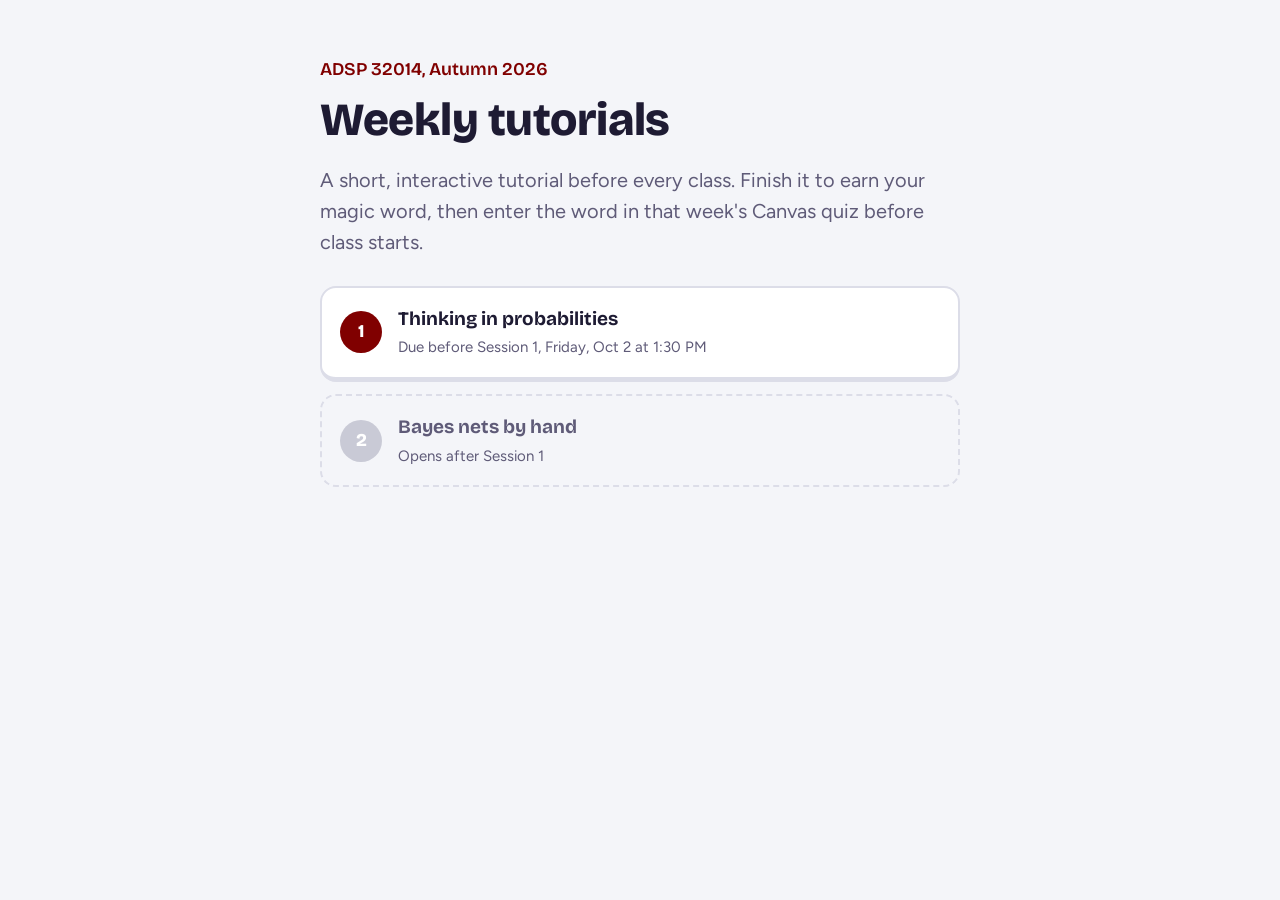
==== docs/index.html @ dfba0977 "Add tutorial prototype and hosting plan" ====
<!doctype html>
<html lang="en">
<head>
  <meta charset="utf-8">
  <meta name="viewport" content="width=device-width, initial-scale=1">
  <title>Weekly tutorials | Bayesian Machine Learning with Generative AI Applications</title>
  <link rel="preconnect" href="https://fonts.googleapis.com">
  <link rel="preconnect" href="https://fonts.gstatic.com" crossorigin>
  <link rel="stylesheet" href="https://fonts.googleapis.com/css2?family=Figtree:wght@400;600;700&family=Bricolage+Grotesque:opsz,wght@12..96,600;12..96,800&display=swap">
  <link rel="stylesheet" href="assets/style.css">
  <style>
    .weeks { list-style: none; padding: 0; margin: 28px 0 0; display: grid; gap: 12px; }
    .weeks a, .weeks .soon { display: flex; align-items: center; gap: 16px; padding: 16px 18px; border-radius: 16px; text-decoration: none; color: var(--ink); background: var(--surface); border: 2px solid var(--line); border-bottom-width: 5px; }
    .weeks a:hover { border-color: var(--maroon); }
    .weeks .n { flex: none; width: 42px; height: 42px; border-radius: 50%; display: grid; place-items: center; font-family: var(--font-display); font-weight: 800; color: #fff; background: var(--maroon); }
    .weeks .soon { color: var(--muted); background: transparent; border-style: dashed; border-bottom-width: 2px; }
    .weeks .soon .n { background: var(--mist); }
    .weeks b { display: block; font-family: var(--font-display); font-size: 19px; }
    .weeks span.d { font-size: 15px; color: var(--muted); }
  </style>
</head>
<body>
  <main class="intro">
    <div class="kicker">ADSP 32014, Autumn 2026</div>
    <h1>Weekly tutorials</h1>
    <p class="lede">A short, interactive tutorial before every class. Finish it to earn your magic word, then enter the word in that week's Canvas quiz before class starts.</p>
    <ol class="weeks">
      <li><a href="t1/"><span class="n">1</span><span><b>Thinking in probabilities</b><span class="d">Due before Session 1, Friday, Oct 2 at 1:30 PM</span></span></a></li>
      <li><div class="soon"><span class="n">2</span><span><b>Bayes nets by hand</b><span class="d">Opens after Session 1</span></span></div></li>
    </ol>
  </main>
</body>
</html>
---- docs/assets/style.css ----
/* Bayesian ML tutorials: shared styles.
   Palette: UChicago maroon for actions, emerald/red for feedback,
   category colors for icon arrays (probability "tokens"). */
:root {
  --ink: #1e1b33;
  --muted: #5f5b78;
  --page: #f4f5f9;
  --surface: #ffffff;
  --line: #dcdde8;
  --line-strong: #c3c5d6;
  --maroon: #800000;
  --maroon-dark: #560000;
  --maroon-tint: #f7eded;
  --good: #11875a;
  --good-dark: #0b6242;
  --good-tint: #e0f4ea;
  --bad: #c8372d;
  --bad-dark: #962820;
  --bad-tint: #fbe5e2;
  --gold: #e3a21a;
  --sky: #2f8fd0;
  --pink: #df4f94;
  --violet: #7b4fc9;
  --mist: #c9cad6;

  --font-display: "Bricolage Grotesque", "Avenir Next", "Segoe UI", system-ui, sans-serif;
  --font-body: "Figtree", "Segoe UI", system-ui, sans-serif;

  --step-max: 680px;
  --radius-tile: 16px;
  --radius-btn: 14px;
  --footer-h: 132px;
}

* { box-sizing: border-box; }
html, body { margin: 0; padding: 0; }
body {
  font-family: var(--font-body);
  font-size: 18px;
  line-height: 1.55;
  color: var(--ink);
  background: var(--page);
  -webkit-font-smoothing: antialiased;
}
h1, h2, h3 { font-family: var(--font-display); line-height: 1.15; margin: 0; letter-spacing: -0.01em; }
p { margin: 0 0 0.8em; }
a { color: var(--maroon); }
button { font: inherit; color: inherit; }
:focus-visible { outline: 3px solid var(--sky); outline-offset: 3px; border-radius: 6px; }

/* ------------------------------------------------------------ top bar */
.topbar {
  position: sticky; top: 0; z-index: 5;
  display: flex; align-items: center; gap: 16px;
  max-width: var(--step-max); margin: 0 auto;
  padding: 18px 20px 10px;
  background: var(--page);
}
.icon-btn {
  width: 40px; height: 40px; flex: none;
  display: grid; place-items: center;
  border: none; background: transparent; border-radius: 10px;
  color: var(--muted); cursor: pointer;
}
.icon-btn:hover { background: #e8e9f1; color: var(--ink); }
.progress {
  flex: 1; height: 16px; border-radius: 99px;
  background: #e2e3ec; overflow: hidden;
}
.progress > span {
  display: block; height: 100%; width: 0;
  background: var(--good);
  border-radius: 99px;
  box-shadow: inset 0 -4px 0 rgba(0,0,0,.12);
  transition: width .45s cubic-bezier(.3,1.4,.5,1);
}
.xp {
  flex: none; display: flex; align-items: center; gap: 6px;
  font-family: var(--font-display); font-weight: 700; color: var(--gold);
  min-width: 64px; justify-content: flex-end;
}

/* ------------------------------------------------------------ stage */
.stage {
  max-width: var(--step-max); margin: 0 auto;
  padding: 12px 20px calc(var(--footer-h) + 40px);
}
.unit-label {
  font-family: var(--font-display); font-weight: 600; font-size: 15px;
  color: var(--maroon); margin-bottom: 6px;
}
.prompt { font-size: 28px; font-weight: 700; margin-bottom: 18px; }
.body-text { font-size: 18px; }
.body-text p:last-child { margin-bottom: 0; }
.hint { color: var(--muted); font-size: 16px; margin-top: 10px; }
.visual { margin: 6px 0 22px; }
.retry-note {
  display: inline-block; font-size: 14px; font-weight: 700;
  color: var(--bad-dark); background: var(--bad-tint);
  padding: 3px 10px; border-radius: 99px; margin-bottom: 10px;
}

/* ------------------------------------------------------------ answer tiles */
.options { display: grid; gap: 12px; margin-top: 8px; }
.tile {
  display: flex; align-items: center; gap: 14px;
  width: 100%; text-align: left;
  padding: 14px 16px;
  background: var(--surface);
  border: 2px solid var(--line);
  border-bottom-width: 5px;
  border-radius: var(--radius-tile);
  cursor: pointer;
  font-size: 18px;
  transition: transform .06s, border-color .12s, background .12s;
}
.tile:hover:not(:disabled) { background: #fafaff; border-color: var(--line-strong); }
.tile:active:not(:disabled) { transform: translateY(2px); border-bottom-width: 3px; margin-bottom: 2px; }
.tile .key {
  flex: none; width: 30px; height: 30px; display: grid; place-items: center;
  border: 2px solid var(--line); border-radius: 9px;
  font-size: 14px; font-weight: 700; color: var(--muted);
}
.tile[aria-checked="true"] { border-color: var(--sky); background: #e7f1fb; }
.tile[aria-checked="true"] .key { border-color: var(--sky); color: var(--sky); }
.tile.is-good { border-color: var(--good); background: var(--good-tint); }
.tile.is-good .key { border-color: var(--good); color: var(--good); }
.tile.is-bad { border-color: var(--bad); background: var(--bad-tint); }
.tile.is-bad .key { border-color: var(--bad); color: var(--bad); }
.tile:disabled { cursor: default; }

/* numeric answer */
.num-row { display: flex; align-items: center; gap: 12px; flex-wrap: wrap; }
.num-input {
  font: inherit; font-size: 26px; font-weight: 700;
  width: 200px; padding: 12px 16px;
  border: 2px solid var(--line); border-bottom-width: 5px; border-radius: var(--radius-tile);
  background: var(--surface); color: var(--ink);
}
.num-input:focus { outline: none; border-color: var(--sky); }
.num-input.is-good { border-color: var(--good); background: var(--good-tint); }
.num-input.is-bad { border-color: var(--bad); background: var(--bad-tint); }

/* match pairs */
.match { display: grid; grid-template-columns: 1fr 1.6fr; gap: 12px 14px; align-items: stretch; }
.match .col { display: grid; gap: 12px; }
.match .tile { justify-content: center; text-align: center; min-height: 64px; font-size: 17px; }
.match .col.right .tile { justify-content: flex-start; text-align: left; font-size: 16px; }
.match .tile.is-matched { border-color: var(--good); background: var(--good-tint); color: var(--good-dark); opacity: .75; }
.match .tile.is-flash { animation: shake .35s; border-color: var(--bad); background: var(--bad-tint); }
@keyframes shake { 25% { transform: translateX(-6px);} 75% { transform: translateX(6px);} }

/* ------------------------------------------------------------ footer / feedback */
.footer {
  position: fixed; left: 0; right: 0; bottom: 0; z-index: 6;
  border-top: 2px solid var(--line);
  background: var(--surface);
  transition: background .2s, border-color .2s;
}
.footer-inner {
  max-width: var(--step-max); margin: 0 auto;
  min-height: var(--footer-h);
  padding: 18px 20px 22px;
  display: flex; align-items: center; gap: 18px;
}
.feedback { flex: 1; min-width: 0; }
.feedback h3 { font-size: 22px; margin-bottom: 4px; }
.feedback .fb-text { font-size: 16px; line-height: 1.45; max-height: 38vh; overflow: auto; }
.footer.is-good { background: var(--good-tint); border-color: transparent; }
.footer.is-good h3 { color: var(--good-dark); }
.footer.is-bad { background: var(--bad-tint); border-color: transparent; }
.footer.is-bad h3 { color: var(--bad-dark); }
.footer.is-open .feedback { animation: rise .22s ease-out; }
@keyframes rise { from { transform: translateY(10px); opacity: 0; } to { transform: none; opacity: 1; } }

.btn {
  flex: none;
  min-width: 170px;
  padding: 14px 26px;
  border: none; border-radius: var(--radius-btn);
  font-family: var(--font-display); font-weight: 700; font-size: 18px;
  color: #fff; background: var(--maroon);
  box-shadow: 0 5px 0 var(--maroon-dark);
  cursor: pointer;
  transition: transform .06s, box-shadow .06s, filter .12s;
}
.btn:hover:not(:disabled) { filter: brightness(1.08); }
.btn:active:not(:disabled) { transform: translateY(4px); box-shadow: 0 1px 0 var(--maroon-dark); }
.btn:disabled { background: #d9dae4; color: #8d8ba3; box-shadow: 0 5px 0 #c3c4d2; cursor: not-allowed; }
.btn.good { background: var(--good); box-shadow: 0 5px 0 var(--good-dark); }
.btn.bad { background: var(--bad); box-shadow: 0 5px 0 var(--bad-dark); }
.btn.ghost { background: var(--surface); color: var(--ink); border: 2px solid var(--line); box-shadow: 0 4px 0 var(--line); }
.btn.small { min-width: 0; padding: 10px 16px; font-size: 16px; }

/* ------------------------------------------------------------ intro and finish */
.intro { max-width: var(--step-max); margin: 0 auto; padding: 56px 20px 60px; }
.intro .kicker { font-family: var(--font-display); font-weight: 600; color: var(--maroon); margin-bottom: 10px; }
.intro h1 { font-size: 46px; font-weight: 800; margin-bottom: 18px; }
.intro .lede { font-size: 20px; color: var(--muted); max-width: 34em; }
.intro-visual { margin: 30px 0 34px; }
.path { list-style: none; padding: 0; margin: 0 0 36px; display: grid; gap: 10px; }
.path li { display: flex; align-items: center; gap: 12px; font-size: 17px; }
.path .dot {
  width: 30px; height: 30px; flex: none; border-radius: 50%;
  display: grid; place-items: center;
  background: var(--surface); border: 2px solid var(--line); border-bottom-width: 4px;
  font-family: var(--font-display); font-weight: 700; font-size: 14px; color: var(--muted);
}
.path li.is-done .dot { background: var(--good); border-color: var(--good-dark); color: #fff; }
.signin { display: grid; gap: 10px; max-width: 420px; }
.signin label { font-weight: 700; }
.signin input {
  font: inherit; font-size: 20px; padding: 12px 16px;
  border: 2px solid var(--line); border-bottom-width: 5px; border-radius: var(--radius-tile);
  background: var(--surface);
}
.signin input:focus { outline: none; border-color: var(--maroon); }
.signin .note { font-size: 15px; color: var(--muted); }
.signin .warn { font-size: 15px; color: var(--bad-dark); background: var(--bad-tint); padding: 8px 12px; border-radius: 10px; }
.row { display: flex; gap: 12px; flex-wrap: wrap; align-items: center; margin-top: 8px; }
.linklike { background: none; border: none; color: var(--muted); text-decoration: underline; cursor: pointer; font-size: 15px; padding: 4px 0; }

.finish { text-align: center; }
.finish h1 { font-size: 40px; margin: 10px 0 8px; }
.stats { display: flex; justify-content: center; gap: 14px; margin: 26px 0 30px; flex-wrap: wrap; }
.stat {
  min-width: 128px; padding: 12px 14px;
  border: 2px solid var(--line); border-bottom-width: 5px; border-radius: var(--radius-tile);
  background: var(--surface);
}
.stat b { display: block; font-family: var(--font-display); font-size: 28px; }
.stat span { font-size: 14px; color: var(--muted); }
.magic {
  margin: 0 auto 18px; max-width: 520px;
  padding: 26px 20px 22px;
  border-radius: 22px;
  background: var(--maroon); color: #fff;
  box-shadow: 0 7px 0 var(--maroon-dark);
}
.magic .label { font-size: 16px; opacity: .85; }
.magic .word {
  font-family: var(--font-display); font-weight: 800;
  font-size: clamp(30px, 8vw, 46px); letter-spacing: .01em;
  margin: 6px 0 14px; word-break: break-word;
}
.magic .btn.ghost { color: var(--ink); }
.finish .next { max-width: 30em; margin: 20px auto 0; color: var(--muted); }

/* ------------------------------------------------------------ widgets */
.card {
  background: var(--surface); border: 2px solid var(--line); border-radius: 18px;
  padding: 16px;
}
.legend { display: flex; flex-wrap: wrap; gap: 8px 16px; font-size: 15px; margin-top: 10px; color: var(--muted); }
.legend i { display: inline-block; width: 12px; height: 12px; border-radius: 4px; margin-right: 6px; vertical-align: -1px; }
.tbl { border-collapse: collapse; margin-top: 12px; font-size: 16px; }
.tbl th, .tbl td { padding: 6px 12px; border: 1.5px solid var(--line); text-align: center; }
.tbl th { font-weight: 700; background: #f7f7fb; }
.tbl td.hl { background: var(--maroon-tint); font-weight: 700; }
.controls { display: flex; gap: 10px; flex-wrap: wrap; margin-top: 12px; }
.readout { font-size: 16px; color: var(--muted); margin-top: 8px; }
.readout b { color: var(--ink); }

.die-wrap { display: flex; align-items: center; gap: 18px; }
.die-wrap svg.die { flex: none; }
.die.tumble { animation: tumble .35s ease-out; }
@keyframes tumble { 0% { transform: rotate(-25deg) scale(.85); } 100% { transform: none; } }

.doors { display: grid; grid-template-columns: repeat(3, 1fr); gap: 12px; max-width: 420px; margin: 0 auto; }
.door {
  position: relative; aspect-ratio: 3 / 3.9;
  border: none; border-radius: 12px 12px 6px 6px;
  background: #fbf7ef;
  cursor: pointer; padding: 0; overflow: hidden;
  box-shadow: inset 0 0 0 2px var(--line);
}
.door .panel {
  position: absolute; inset: 0;
  background: var(--maroon);
  border-radius: 12px 12px 6px 6px;
  box-shadow: inset 0 -6px 0 var(--maroon-dark);
  display: grid; place-items: center;
  font-family: var(--font-display); font-weight: 800; font-size: 40px; color: #fff;
  transform-origin: left center;
  transition: transform .45s ease;
}
.door .panel::after {
  content: ""; position: absolute; right: 14%; top: 52%;
  width: 10px; height: 10px; border-radius: 50%; background: var(--gold);
}
.door.is-open .panel { transform: perspective(1400px) rotateY(-86deg); }
.door .prize { position: absolute; inset: 0; display: grid; place-items: center; font-size: 56px; }
.door.is-picked { box-shadow: 0 0 0 4px var(--gold); }
.door:disabled { cursor: default; }
.door-tag { text-align: center; font-size: 14px; color: var(--muted); min-height: 1.4em; margin-top: 4px; }
.tally { display: grid; grid-template-columns: auto 1fr auto; gap: 8px 12px; align-items: center; margin-top: 14px; font-size: 16px; }
.tally .bar { height: 14px; border-radius: 99px; background: #e8e9f1; overflow: hidden; }
.tally .bar > span { display: block; height: 100%; border-radius: 99px; transition: width .4s; }

.bn { display: flex; flex-direction: column; align-items: center; }
.cpts { display: flex; gap: 18px; flex-wrap: wrap; justify-content: center; }

input[type="range"] { width: 100%; accent-color: var(--gold); }

/* ------------------------------------------------------------ small screens */
@media (max-width: 560px) {
  body { font-size: 17px; }
  .prompt { font-size: 24px; }
  .intro h1 { font-size: 36px; }
  .footer-inner { flex-direction: column; align-items: stretch; gap: 12px; }
  .btn { width: 100%; }
  :root { --footer-h: 170px; }
  .match { grid-template-columns: 1fr; }
  .door .prize { font-size: 40px; }
}
@media (prefers-reduced-motion: reduce) {
  *, *::before, *::after { animation: none !important; transition: none !important; }
}
.hero-formula .katex-display { font-size: 1.5em; margin: .2em 0 .5em; }
.match .tile.is-matched b { color: var(--good-dark) !important; }
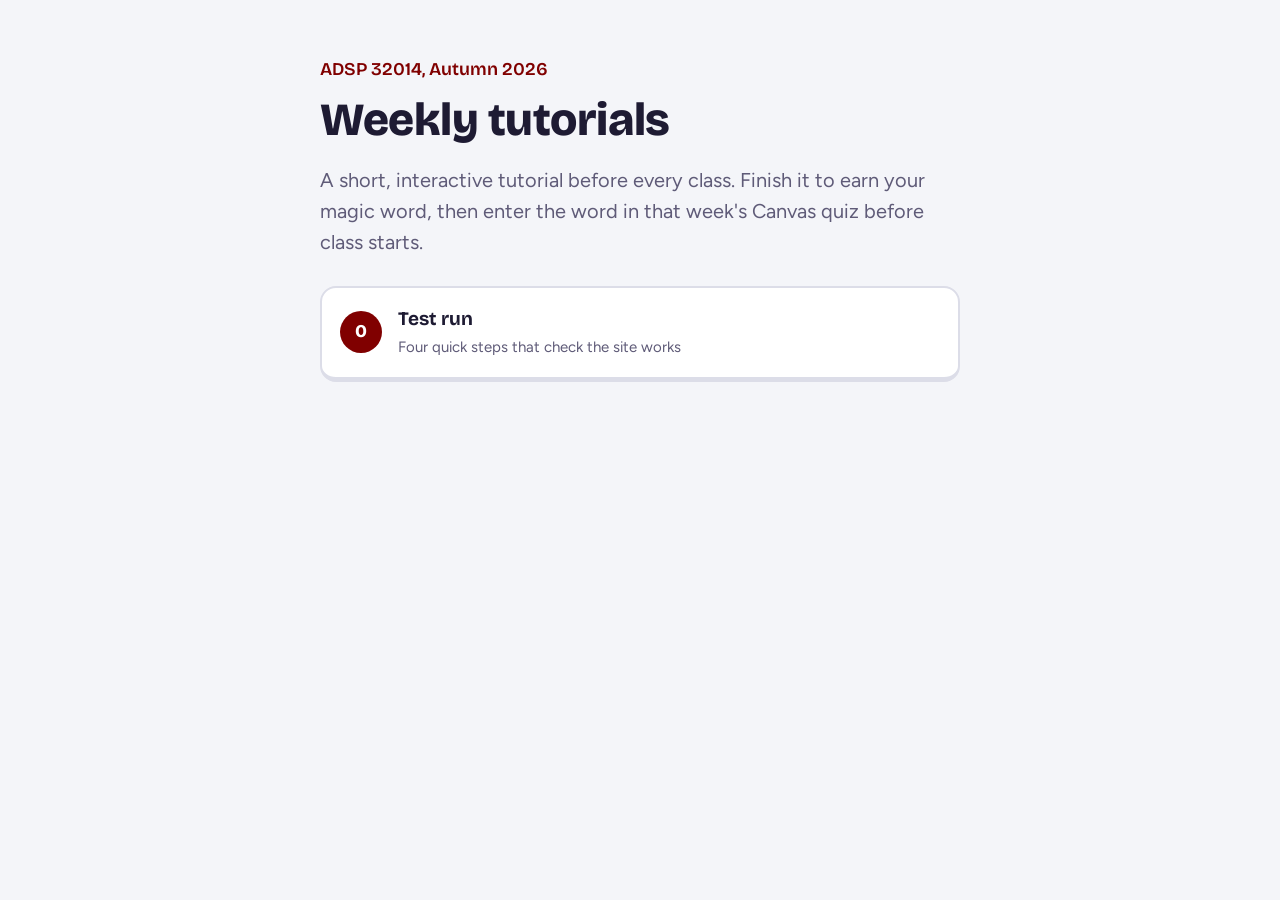
==== commit e6f62215: "Add Tutorial 0 mechanics test and move Tutorial 1 to drafts" ====
--- a/docs/index.html
+++ b/docs/index.html
@@ -25,8 +25,7 @@
     <h1>Weekly tutorials</h1>
     <p class="lede">A short, interactive tutorial before every class. Finish it to earn your magic word, then enter the word in that week's Canvas quiz before class starts.</p>
     <ol class="weeks">
-      <li><a href="t1/"><span class="n">1</span><span><b>Thinking in probabilities</b><span class="d">Due before Session 1, Friday, Oct 2 at 1:30 PM</span></span></a></li>
-      <li><div class="soon"><span class="n">2</span><span><b>Bayes nets by hand</b><span class="d">Opens after Session 1</span></span></div></li>
+      <li><a href="t0/"><span class="n">0</span><span><b>Test run</b><span class="d">Four quick steps that check the site works</span></span></a></li>
     </ol>
   </main>
 </body>
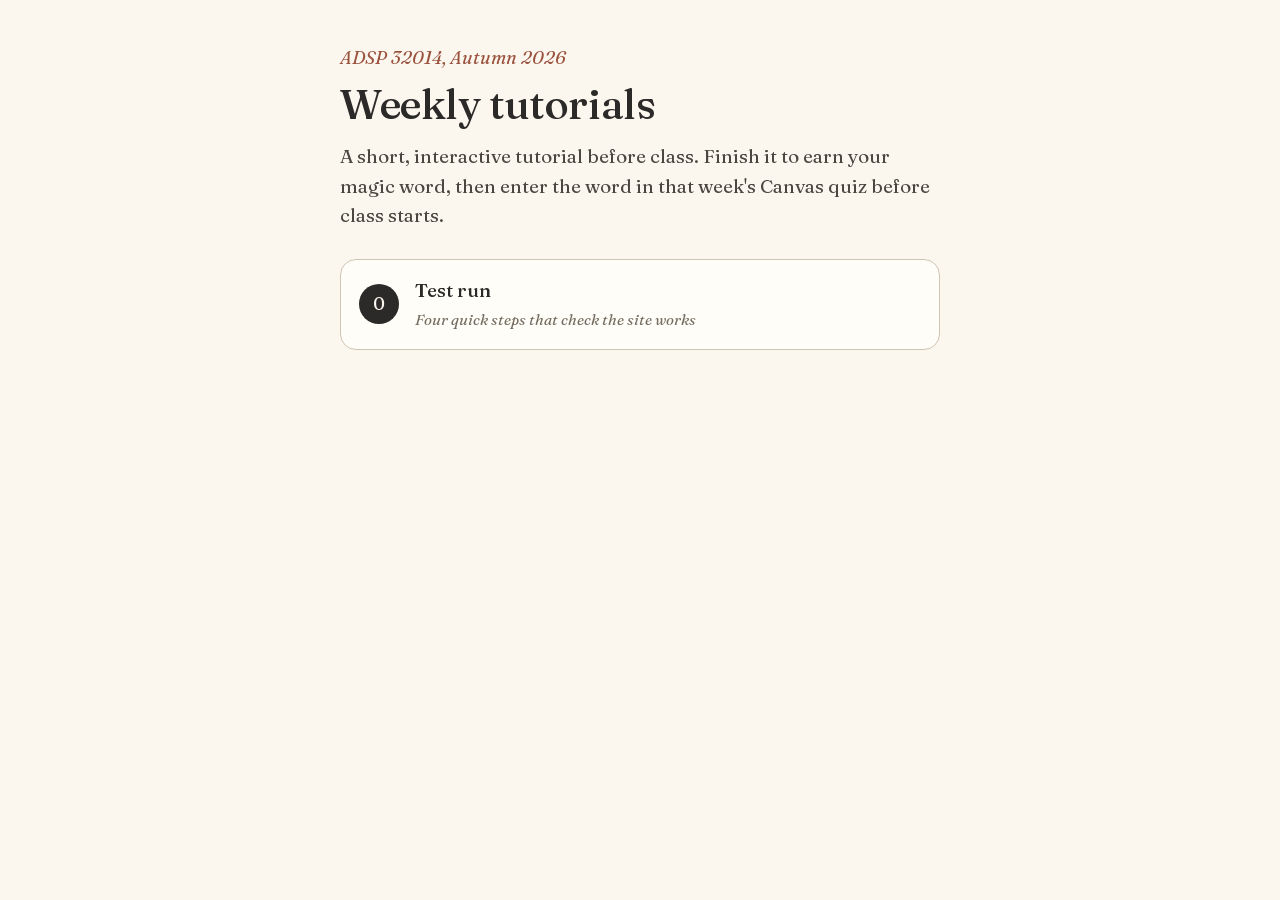
==== commit c998331a: "Restyle the site in style B with self-hosted Fraunces, drop points, and split widgets into files" ====
--- a/docs/index.html
+++ b/docs/index.html
@@ -4,26 +4,13 @@
   <meta charset="utf-8">
   <meta name="viewport" content="width=device-width, initial-scale=1">
   <title>Weekly tutorials | Bayesian Machine Learning with Generative AI Applications</title>
-  <link rel="preconnect" href="https://fonts.googleapis.com">
-  <link rel="preconnect" href="https://fonts.gstatic.com" crossorigin>
-  <link rel="stylesheet" href="https://fonts.googleapis.com/css2?family=Figtree:wght@400;600;700&family=Bricolage+Grotesque:opsz,wght@12..96,600;12..96,800&display=swap">
   <link rel="stylesheet" href="assets/style.css">
-  <style>
-    .weeks { list-style: none; padding: 0; margin: 28px 0 0; display: grid; gap: 12px; }
-    .weeks a, .weeks .soon { display: flex; align-items: center; gap: 16px; padding: 16px 18px; border-radius: 16px; text-decoration: none; color: var(--ink); background: var(--surface); border: 2px solid var(--line); border-bottom-width: 5px; }
-    .weeks a:hover { border-color: var(--maroon); }
-    .weeks .n { flex: none; width: 42px; height: 42px; border-radius: 50%; display: grid; place-items: center; font-family: var(--font-display); font-weight: 800; color: #fff; background: var(--maroon); }
-    .weeks .soon { color: var(--muted); background: transparent; border-style: dashed; border-bottom-width: 2px; }
-    .weeks .soon .n { background: var(--mist); }
-    .weeks b { display: block; font-family: var(--font-display); font-size: 19px; }
-    .weeks span.d { font-size: 15px; color: var(--muted); }
-  </style>
 </head>
 <body>
   <main class="intro">
     <div class="kicker">ADSP 32014, Autumn 2026</div>
     <h1>Weekly tutorials</h1>
-    <p class="lede">A short, interactive tutorial before every class. Finish it to earn your magic word, then enter the word in that week's Canvas quiz before class starts.</p>
+    <p class="lede">A short, interactive tutorial before class. Finish it to earn your magic word, then enter the word in that week's Canvas quiz before class starts.</p>
     <ol class="weeks">
       <li><a href="t0/"><span class="n">0</span><span><b>Test run</b><span class="d">Four quick steps that check the site works</span></span></a></li>
     </ol>
--- a/docs/assets/style.css
+++ b/docs/assets/style.css
@@ -1,320 +1,290 @@
-/* Bayesian ML tutorials: shared styles.
-   Palette: UChicago maroon for actions, emerald/red for feedback,
-   category colors for icon arrays (probability "tokens"). */
+/* Tutorial site styles, style B ("illustrated"): warm paper, Fraunces, calm colors.
+   The landing page, every tutorial and every widget share this file. */
+@font-face {
+  font-family: "Fraunces";
+  font-style: normal;
+  font-weight: 400 500;
+  font-display: swap;
+  src: url("fonts/fraunces-latin.woff2") format("woff2");
+  unicode-range: U+0000-00FF, U+0131, U+0152-0153, U+02BB-02BC, U+02C6, U+02DA, U+02DC, U+0304, U+0308, U+0329, U+2000-206F, U+20AC, U+2122, U+2191, U+2193, U+2212, U+2215, U+FEFF, U+FFFD;
+}
+@font-face {
+  font-family: "Fraunces";
+  font-style: italic;
+  font-weight: 400 500;
+  font-display: swap;
+  src: url("fonts/fraunces-italic-latin.woff2") format("woff2");
+  unicode-range: U+0000-00FF, U+0131, U+0152-0153, U+02BB-02BC, U+02C6, U+02DA, U+02DC, U+0304, U+0308, U+0329, U+2000-206F, U+20AC, U+2122, U+2191, U+2193, U+2212, U+2215, U+FEFF, U+FFFD;
+}
+
 :root {
-  --ink: #1e1b33;
-  --muted: #5f5b78;
-  --page: #f4f5f9;
-  --surface: #ffffff;
-  --line: #dcdde8;
-  --line-strong: #c3c5d6;
-  --maroon: #800000;
-  --maroon-dark: #560000;
-  --maroon-tint: #f7eded;
-  --good: #11875a;
-  --good-dark: #0b6242;
-  --good-tint: #e0f4ea;
-  --bad: #c8372d;
-  --bad-dark: #962820;
-  --bad-tint: #fbe5e2;
-  --gold: #e3a21a;
-  --sky: #2f8fd0;
-  --pink: #df4f94;
-  --violet: #7b4fc9;
-  --mist: #c9cad6;
-
-  --font-display: "Bricolage Grotesque", "Avenir Next", "Segoe UI", system-ui, sans-serif;
-  --font-body: "Figtree", "Segoe UI", system-ui, sans-serif;
-
-  --step-max: 680px;
-  --radius-tile: 16px;
-  --radius-btn: 14px;
-  --footer-h: 132px;
+  --paper: #FBF6EE;
+  --card: #FFFDF8;
+  --ink: #2B2A28;
+  --ink-2: #4A4640;
+  --muted: #756D61;
+  --line: #CFC5B3;
+  --sand: #E4DCCD;
+  --terra: #D9826B;
+  --terra-ink: #8A3F2B;
+  --terra-tint: #F8E9E3;
+  --accent: #9A523D;
+  --sage: #7FA38A;
+  --sage-ink: #3F6049;
+  --sage-tint: #EEF3EC;
+  --plum: #7A5C99;
+
+  --font: "Fraunces", Georgia, "Times New Roman", serif;
+  --step-max: 640px;
+  --footer-h: 128px;
 }
 
 * { box-sizing: border-box; }
 html, body { margin: 0; padding: 0; }
 body {
-  font-family: var(--font-body);
+  font-family: var(--font);
   font-size: 18px;
   line-height: 1.55;
   color: var(--ink);
-  background: var(--page);
+  background: var(--paper);
   -webkit-font-smoothing: antialiased;
-}
-h1, h2, h3 { font-family: var(--font-display); line-height: 1.15; margin: 0; letter-spacing: -0.01em; }
+  font-optical-sizing: auto;
+}
+h1, h2, h3 { font-weight: 500; line-height: 1.15; margin: 0; letter-spacing: -0.01em; }
 p { margin: 0 0 0.8em; }
-a { color: var(--maroon); }
+a { color: var(--accent); }
 button { font: inherit; color: inherit; }
-:focus-visible { outline: 3px solid var(--sky); outline-offset: 3px; border-radius: 6px; }
-
-/* ------------------------------------------------------------ top bar */
+:focus-visible { outline: 2px solid var(--ink); outline-offset: 3px; border-radius: 6px; }
+.nomath { white-space: nowrap; }
+
+/* top bar */
 .topbar {
   position: sticky; top: 0; z-index: 5;
-  display: flex; align-items: center; gap: 16px;
+  display: flex; align-items: center; gap: 14px;
   max-width: var(--step-max); margin: 0 auto;
-  padding: 18px 20px 10px;
-  background: var(--page);
+  padding: 16px 20px 10px;
+  background: var(--paper);
 }
 .icon-btn {
-  width: 40px; height: 40px; flex: none;
+  width: 36px; height: 36px; flex: none;
   display: grid; place-items: center;
-  border: none; background: transparent; border-radius: 10px;
+  border: none; background: transparent; border-radius: 50%;
   color: var(--muted); cursor: pointer;
 }
-.icon-btn:hover { background: #e8e9f1; color: var(--ink); }
-.progress {
-  flex: 1; height: 16px; border-radius: 99px;
-  background: #e2e3ec; overflow: hidden;
-}
-.progress > span {
-  display: block; height: 100%; width: 0;
-  background: var(--good);
-  border-radius: 99px;
-  box-shadow: inset 0 -4px 0 rgba(0,0,0,.12);
-  transition: width .45s cubic-bezier(.3,1.4,.5,1);
-}
-.xp {
-  flex: none; display: flex; align-items: center; gap: 6px;
-  font-family: var(--font-display); font-weight: 700; color: var(--gold);
-  min-width: 64px; justify-content: flex-end;
-}
-
-/* ------------------------------------------------------------ stage */
-.stage {
-  max-width: var(--step-max); margin: 0 auto;
-  padding: 12px 20px calc(var(--footer-h) + 40px);
-}
-.unit-label {
-  font-family: var(--font-display); font-weight: 600; font-size: 15px;
-  color: var(--maroon); margin-bottom: 6px;
-}
-.prompt { font-size: 28px; font-weight: 700; margin-bottom: 18px; }
-.body-text { font-size: 18px; }
+.icon-btn:hover { background: var(--sand); color: var(--ink); }
+.progress { flex: 1; height: 4px; border-radius: 2px; background: var(--sand); overflow: hidden; }
+.progress > span { display: block; height: 100%; width: 0; background: var(--ink); transition: width .45s ease; }
+.count { flex: none; min-width: 56px; text-align: right; font-size: 14px; color: var(--muted); font-variant-numeric: tabular-nums; }
+
+/* stage */
+.stage { max-width: var(--step-max); margin: 0 auto; padding: 10px 20px calc(var(--footer-h) + 40px); }
+.unit-label { font-style: italic; font-size: 15px; color: var(--accent); margin-bottom: 4px; }
+.prompt { font-size: 28px; margin-bottom: 16px; }
+.body-text { font-size: 18px; color: var(--ink-2); }
 .body-text p:last-child { margin-bottom: 0; }
-.hint { color: var(--muted); font-size: 16px; margin-top: 10px; }
-.visual { margin: 6px 0 22px; }
+.body-text b { color: var(--ink); font-weight: 500; }
+.source { font-size: 14px; font-style: italic; color: var(--muted); margin-top: 0.4em; }
+.hint { color: var(--muted); font-size: 15px; margin-top: 10px; }
+.visual { margin: 4px 0 20px; }
 .retry-note {
-  display: inline-block; font-size: 14px; font-weight: 700;
-  color: var(--bad-dark); background: var(--bad-tint);
-  padding: 3px 10px; border-radius: 99px; margin-bottom: 10px;
-}
-
-/* ------------------------------------------------------------ answer tiles */
-.options { display: grid; gap: 12px; margin-top: 8px; }
+  display: inline-block; font-size: 13px; font-style: italic;
+  color: var(--terra-ink); background: var(--terra-tint);
+  padding: 2px 10px; border-radius: 99px; margin-bottom: 8px;
+}
+
+/* answer tiles */
+.options { display: grid; gap: 10px; margin-top: 8px; }
 .tile {
-  display: flex; align-items: center; gap: 14px;
+  display: flex; align-items: center; gap: 12px;
   width: 100%; text-align: left;
-  padding: 14px 16px;
-  background: var(--surface);
-  border: 2px solid var(--line);
-  border-bottom-width: 5px;
-  border-radius: var(--radius-tile);
+  padding: 12px 14px;
+  background: var(--card);
+  border: 1px solid var(--line);
+  border-radius: 14px;
   cursor: pointer;
-  font-size: 18px;
-  transition: transform .06s, border-color .12s, background .12s;
-}
-.tile:hover:not(:disabled) { background: #fafaff; border-color: var(--line-strong); }
-.tile:active:not(:disabled) { transform: translateY(2px); border-bottom-width: 3px; margin-bottom: 2px; }
+  font-size: 17px; line-height: 1.4; color: var(--ink);
+  transition: border-color .12s, background .12s;
+}
+.tile:hover:not(:disabled) { border-color: var(--ink-2); }
 .tile .key {
-  flex: none; width: 30px; height: 30px; display: grid; place-items: center;
-  border: 2px solid var(--line); border-radius: 9px;
-  font-size: 14px; font-weight: 700; color: var(--muted);
-}
-.tile[aria-checked="true"] { border-color: var(--sky); background: #e7f1fb; }
-.tile[aria-checked="true"] .key { border-color: var(--sky); color: var(--sky); }
-.tile.is-good { border-color: var(--good); background: var(--good-tint); }
-.tile.is-good .key { border-color: var(--good); color: var(--good); }
-.tile.is-bad { border-color: var(--bad); background: var(--bad-tint); }
-.tile.is-bad .key { border-color: var(--bad); color: var(--bad); }
+  flex: none; width: 26px; height: 26px; display: grid; place-items: center;
+  border: 1px solid var(--line); border-radius: 50%;
+  font-size: 13px; color: var(--muted);
+}
+.tile[aria-checked="true"] { border-color: var(--ink); box-shadow: inset 0 0 0 1px var(--ink); }
+.tile[aria-checked="true"] .key { border-color: var(--ink); color: var(--ink); }
+.tile.is-good { border-color: var(--sage); background: var(--sage-tint); box-shadow: none; }
+.tile.is-good .key { border-color: var(--sage-ink); color: var(--sage-ink); }
+.tile.is-bad { border-color: var(--terra); background: var(--terra-tint); box-shadow: none; }
+.tile.is-bad .key { border-color: var(--terra-ink); color: var(--terra-ink); }
 .tile:disabled { cursor: default; }
 
 /* numeric answer */
 .num-row { display: flex; align-items: center; gap: 12px; flex-wrap: wrap; }
 .num-input {
-  font: inherit; font-size: 26px; font-weight: 700;
-  width: 200px; padding: 12px 16px;
-  border: 2px solid var(--line); border-bottom-width: 5px; border-radius: var(--radius-tile);
-  background: var(--surface); color: var(--ink);
-}
-.num-input:focus { outline: none; border-color: var(--sky); }
-.num-input.is-good { border-color: var(--good); background: var(--good-tint); }
-.num-input.is-bad { border-color: var(--bad); background: var(--bad-tint); }
+  font: inherit; font-size: 26px;
+  width: 200px; padding: 10px 16px;
+  border: 1px solid var(--line); border-radius: 14px;
+  background: var(--card); color: var(--ink);
+}
+.num-input:focus { outline: none; border-color: var(--ink); box-shadow: inset 0 0 0 1px var(--ink); }
+.num-input.is-good { border-color: var(--sage); background: var(--sage-tint); }
+.num-input.is-bad { border-color: var(--terra); background: var(--terra-tint); }
 
 /* match pairs */
-.match { display: grid; grid-template-columns: 1fr 1.6fr; gap: 12px 14px; align-items: stretch; }
-.match .col { display: grid; gap: 12px; }
-.match .tile { justify-content: center; text-align: center; min-height: 64px; font-size: 17px; }
-.match .col.right .tile { justify-content: flex-start; text-align: left; font-size: 16px; }
-.match .tile.is-matched { border-color: var(--good); background: var(--good-tint); color: var(--good-dark); opacity: .75; }
-.match .tile.is-flash { animation: shake .35s; border-color: var(--bad); background: var(--bad-tint); }
-@keyframes shake { 25% { transform: translateX(-6px);} 75% { transform: translateX(6px);} }
-
-/* ------------------------------------------------------------ footer / feedback */
+.match { display: grid; grid-template-columns: 1fr 1.7fr; gap: 10px 12px; align-items: stretch; }
+.match .col { display: grid; gap: 10px; }
+.match .tile { justify-content: center; text-align: center; min-height: 60px; font-size: 16px; }
+.match .col.right .tile { justify-content: flex-start; text-align: left; font-size: 15px; }
+.match .tile.is-matched { border-color: var(--sage); background: var(--sage-tint); color: var(--sage-ink); opacity: .8; }
+.match .tile.is-flash { animation: shake .35s; border-color: var(--terra); background: var(--terra-tint); }
+@keyframes shake { 25% { transform: translateX(-5px); } 75% { transform: translateX(5px); } }
+
+/* footer and feedback */
 .footer {
   position: fixed; left: 0; right: 0; bottom: 0; z-index: 6;
-  border-top: 2px solid var(--line);
-  background: var(--surface);
+  border-top: 1px solid var(--line);
+  background: var(--paper);
   transition: background .2s, border-color .2s;
 }
 .footer-inner {
   max-width: var(--step-max); margin: 0 auto;
   min-height: var(--footer-h);
-  padding: 18px 20px 22px;
-  display: flex; align-items: center; gap: 18px;
+  padding: 16px 20px 20px;
+  display: flex; align-items: center; gap: 16px;
 }
 .feedback { flex: 1; min-width: 0; }
-.feedback h3 { font-size: 22px; margin-bottom: 4px; }
-.feedback .fb-text { font-size: 16px; line-height: 1.45; max-height: 38vh; overflow: auto; }
-.footer.is-good { background: var(--good-tint); border-color: transparent; }
-.footer.is-good h3 { color: var(--good-dark); }
-.footer.is-bad { background: var(--bad-tint); border-color: transparent; }
-.footer.is-bad h3 { color: var(--bad-dark); }
+.feedback h3 { font-size: 21px; margin-bottom: 4px; }
+.feedback .fb-text { font-size: 15px; line-height: 1.45; max-height: 38vh; overflow: auto; color: var(--ink-2); }
+.footer.is-good { background: var(--sage-tint); border-color: var(--sage); }
+.footer.is-good h3 { color: var(--sage-ink); }
+.footer.is-bad { background: var(--terra-tint); border-color: var(--terra); }
+.footer.is-bad h3 { color: var(--terra-ink); }
 .footer.is-open .feedback { animation: rise .22s ease-out; }
-@keyframes rise { from { transform: translateY(10px); opacity: 0; } to { transform: none; opacity: 1; } }
+@keyframes rise { from { transform: translateY(8px); opacity: 0; } to { transform: none; opacity: 1; } }
 
 .btn {
-  flex: none;
-  min-width: 170px;
-  padding: 14px 26px;
-  border: none; border-radius: var(--radius-btn);
-  font-family: var(--font-display); font-weight: 700; font-size: 18px;
-  color: #fff; background: var(--maroon);
-  box-shadow: 0 5px 0 var(--maroon-dark);
+  flex: none; min-width: 160px;
+  padding: 12px 26px;
+  border: none; border-radius: 999px;
+  font-size: 17px;
+  color: var(--paper); background: var(--ink);
   cursor: pointer;
-  transition: transform .06s, box-shadow .06s, filter .12s;
-}
-.btn:hover:not(:disabled) { filter: brightness(1.08); }
-.btn:active:not(:disabled) { transform: translateY(4px); box-shadow: 0 1px 0 var(--maroon-dark); }
-.btn:disabled { background: #d9dae4; color: #8d8ba3; box-shadow: 0 5px 0 #c3c4d2; cursor: not-allowed; }
-.btn.good { background: var(--good); box-shadow: 0 5px 0 var(--good-dark); }
-.btn.bad { background: var(--bad); box-shadow: 0 5px 0 var(--bad-dark); }
-.btn.ghost { background: var(--surface); color: var(--ink); border: 2px solid var(--line); box-shadow: 0 4px 0 var(--line); }
-.btn.small { min-width: 0; padding: 10px 16px; font-size: 16px; }
-
-/* ------------------------------------------------------------ intro and finish */
-.intro { max-width: var(--step-max); margin: 0 auto; padding: 56px 20px 60px; }
-.intro .kicker { font-family: var(--font-display); font-weight: 600; color: var(--maroon); margin-bottom: 10px; }
-.intro h1 { font-size: 46px; font-weight: 800; margin-bottom: 18px; }
-.intro .lede { font-size: 20px; color: var(--muted); max-width: 34em; }
-.intro-visual { margin: 30px 0 34px; }
-.path { list-style: none; padding: 0; margin: 0 0 36px; display: grid; gap: 10px; }
-.path li { display: flex; align-items: center; gap: 12px; font-size: 17px; }
+  transition: filter .12s, transform .06s;
+}
+.btn:hover:not(:disabled) { filter: brightness(1.15); }
+.btn:active:not(:disabled) { transform: translateY(1px); }
+.btn:disabled { background: var(--sand); color: var(--muted); cursor: not-allowed; }
+.btn.good { background: var(--sage-ink); }
+.btn.bad { background: var(--terra-ink); }
+.btn.ghost { background: var(--card); color: var(--ink); border: 1px solid var(--line); }
+.btn.small { min-width: 0; padding: 7px 16px; font-size: 15px; }
+
+/* intro and finish */
+.intro { max-width: var(--step-max); margin: 0 auto; padding: 44px 20px 60px; }
+.intro .kicker { font-style: italic; color: var(--accent); margin-bottom: 8px; }
+.intro h1 { font-size: 42px; margin-bottom: 14px; }
+.intro .lede { font-size: 19px; color: var(--ink-2); max-width: 34em; }
+.intro-visual { margin: 24px 0 28px; }
+.path { list-style: none; padding: 0; margin: 0 0 32px; display: grid; gap: 8px; }
+.path li { display: flex; align-items: center; gap: 12px; font-size: 17px; color: var(--ink-2); }
 .path .dot {
-  width: 30px; height: 30px; flex: none; border-radius: 50%;
+  width: 28px; height: 28px; flex: none; border-radius: 50%;
   display: grid; place-items: center;
-  background: var(--surface); border: 2px solid var(--line); border-bottom-width: 4px;
-  font-family: var(--font-display); font-weight: 700; font-size: 14px; color: var(--muted);
-}
-.path li.is-done .dot { background: var(--good); border-color: var(--good-dark); color: #fff; }
-.signin { display: grid; gap: 10px; max-width: 420px; }
-.signin label { font-weight: 700; }
+  background: var(--card); border: 1px solid var(--line);
+  font-size: 13px; color: var(--muted);
+}
+.path li.is-done .dot { background: var(--sage); border-color: var(--sage-ink); color: var(--card); }
+.signin { display: grid; gap: 8px; max-width: 420px; }
+.signin label { font-weight: 500; }
 .signin input {
-  font: inherit; font-size: 20px; padding: 12px 16px;
-  border: 2px solid var(--line); border-bottom-width: 5px; border-radius: var(--radius-tile);
-  background: var(--surface);
-}
-.signin input:focus { outline: none; border-color: var(--maroon); }
-.signin .note { font-size: 15px; color: var(--muted); }
-.signin .warn { font-size: 15px; color: var(--bad-dark); background: var(--bad-tint); padding: 8px 12px; border-radius: 10px; }
+  font: inherit; font-size: 19px; padding: 10px 16px;
+  border: 1px solid var(--line); border-radius: 14px;
+  background: var(--card); color: var(--ink);
+}
+.signin input:focus { outline: none; border-color: var(--ink); box-shadow: inset 0 0 0 1px var(--ink); }
+.signin .note { font-size: 14px; color: var(--muted); }
+.signin .warn { font-size: 15px; color: var(--terra-ink); background: var(--terra-tint); padding: 8px 12px; border-radius: 10px; }
 .row { display: flex; gap: 12px; flex-wrap: wrap; align-items: center; margin-top: 8px; }
 .linklike { background: none; border: none; color: var(--muted); text-decoration: underline; cursor: pointer; font-size: 15px; padding: 4px 0; }
 
 .finish { text-align: center; }
-.finish h1 { font-size: 40px; margin: 10px 0 8px; }
-.stats { display: flex; justify-content: center; gap: 14px; margin: 26px 0 30px; flex-wrap: wrap; }
-.stat {
-  min-width: 128px; padding: 12px 14px;
-  border: 2px solid var(--line); border-bottom-width: 5px; border-radius: var(--radius-tile);
-  background: var(--surface);
-}
-.stat b { display: block; font-family: var(--font-display); font-size: 28px; }
-.stat span { font-size: 14px; color: var(--muted); }
+.finish-visual { margin: 4px 0 6px; }
+.finish h1 { font-size: 38px; margin: 10px 0 6px; }
+.finish .lede { margin: 0 auto; }
+.finish-stats { font-style: italic; color: var(--muted); font-size: 15px; margin: 8px 0 22px; }
 .magic {
-  margin: 0 auto 18px; max-width: 520px;
-  padding: 26px 20px 22px;
-  border-radius: 22px;
-  background: var(--maroon); color: #fff;
-  box-shadow: 0 7px 0 var(--maroon-dark);
-}
-.magic .label { font-size: 16px; opacity: .85; }
-.magic .word {
-  font-family: var(--font-display); font-weight: 800;
-  font-size: clamp(30px, 8vw, 46px); letter-spacing: .01em;
-  margin: 6px 0 14px; word-break: break-word;
-}
-.magic .btn.ghost { color: var(--ink); }
-.finish .next { max-width: 30em; margin: 20px auto 0; color: var(--muted); }
-
-/* ------------------------------------------------------------ widgets */
-.card {
-  background: var(--surface); border: 2px solid var(--line); border-radius: 18px;
-  padding: 16px;
-}
-.legend { display: flex; flex-wrap: wrap; gap: 8px 16px; font-size: 15px; margin-top: 10px; color: var(--muted); }
-.legend i { display: inline-block; width: 12px; height: 12px; border-radius: 4px; margin-right: 6px; vertical-align: -1px; }
-.tbl { border-collapse: collapse; margin-top: 12px; font-size: 16px; }
-.tbl th, .tbl td { padding: 6px 12px; border: 1.5px solid var(--line); text-align: center; }
-.tbl th { font-weight: 700; background: #f7f7fb; }
-.tbl td.hl { background: var(--maroon-tint); font-weight: 700; }
-.controls { display: flex; gap: 10px; flex-wrap: wrap; margin-top: 12px; }
-.readout { font-size: 16px; color: var(--muted); margin-top: 8px; }
-.readout b { color: var(--ink); }
-
-.die-wrap { display: flex; align-items: center; gap: 18px; }
-.die-wrap svg.die { flex: none; }
-.die.tumble { animation: tumble .35s ease-out; }
-@keyframes tumble { 0% { transform: rotate(-25deg) scale(.85); } 100% { transform: none; } }
-
-.doors { display: grid; grid-template-columns: repeat(3, 1fr); gap: 12px; max-width: 420px; margin: 0 auto; }
-.door {
-  position: relative; aspect-ratio: 3 / 3.9;
-  border: none; border-radius: 12px 12px 6px 6px;
-  background: #fbf7ef;
-  cursor: pointer; padding: 0; overflow: hidden;
-  box-shadow: inset 0 0 0 2px var(--line);
-}
-.door .panel {
-  position: absolute; inset: 0;
-  background: var(--maroon);
-  border-radius: 12px 12px 6px 6px;
-  box-shadow: inset 0 -6px 0 var(--maroon-dark);
-  display: grid; place-items: center;
-  font-family: var(--font-display); font-weight: 800; font-size: 40px; color: #fff;
-  transform-origin: left center;
-  transition: transform .45s ease;
-}
-.door .panel::after {
-  content: ""; position: absolute; right: 14%; top: 52%;
-  width: 10px; height: 10px; border-radius: 50%; background: var(--gold);
-}
-.door.is-open .panel { transform: perspective(1400px) rotateY(-86deg); }
-.door .prize { position: absolute; inset: 0; display: grid; place-items: center; font-size: 56px; }
-.door.is-picked { box-shadow: 0 0 0 4px var(--gold); }
-.door:disabled { cursor: default; }
-.door-tag { text-align: center; font-size: 14px; color: var(--muted); min-height: 1.4em; margin-top: 4px; }
-.tally { display: grid; grid-template-columns: auto 1fr auto; gap: 8px 12px; align-items: center; margin-top: 14px; font-size: 16px; }
-.tally .bar { height: 14px; border-radius: 99px; background: #e8e9f1; overflow: hidden; }
-.tally .bar > span { display: block; height: 100%; border-radius: 99px; transition: width .4s; }
-
-.bn { display: flex; flex-direction: column; align-items: center; }
-.cpts { display: flex; gap: 18px; flex-wrap: wrap; justify-content: center; }
-
-input[type="range"] { width: 100%; accent-color: var(--gold); }
-
-/* ------------------------------------------------------------ small screens */
+  margin: 0 auto 16px; max-width: 460px;
+  padding: 18px 20px 20px;
+  border-radius: 18px;
+  background: var(--card); border: 1px solid var(--line);
+  animation: fadein .6s ease-out both;
+}
+.magic .label { font-size: 14px; color: var(--muted); }
+.magic .word { color: var(--plum); font-size: clamp(30px, 8vw, 42px); margin: 4px 0 12px; word-break: break-word; }
+@keyframes fadein { from { opacity: 0; transform: translateY(6px); } to { opacity: 1; transform: none; } }
+.finish .next { max-width: 30em; margin: 16px auto 0; color: var(--ink-2); font-size: 16px; }
+
+/* landing page */
+.weeks { list-style: none; padding: 0; margin: 28px 0 0; display: grid; gap: 12px; }
+.weeks a, .weeks .soon {
+  display: flex; align-items: center; gap: 16px;
+  padding: 16px 18px; border-radius: 16px;
+  text-decoration: none; color: var(--ink);
+  background: var(--card); border: 1px solid var(--line);
+}
+.weeks a:hover { border-color: var(--ink); }
+.weeks .n { flex: none; width: 40px; height: 40px; border-radius: 50%; display: grid; place-items: center; font-size: 18px; color: var(--paper); background: var(--ink); }
+.weeks b { display: block; font-weight: 500; font-size: 19px; }
+.weeks .d { font-size: 15px; color: var(--muted); font-style: italic; }
+.weeks .soon { color: var(--muted); background: transparent; border-style: dashed; }
+.weeks .soon .n { background: var(--sand); color: var(--muted); }
+
+/* widgets */
+.card { background: var(--card); border: 1px solid var(--line); border-radius: 18px; padding: 14px 16px; }
+.card > svg { display: block; max-width: 100%; }
+.legend { display: flex; flex-wrap: wrap; gap: 6px 14px; font-size: 14px; color: var(--muted); margin-top: 8px; }
+.legend i { display: inline-block; width: 11px; height: 11px; border-radius: 50%; margin-right: 5px; vertical-align: -1px; border: 0.75px solid var(--ink); }
+.controls { display: flex; gap: 8px; flex-wrap: wrap; margin-top: 10px; }
+.wbtn {
+  padding: 6px 14px; border: 1px solid var(--line); border-radius: 999px;
+  background: var(--card); font-size: 15px; color: var(--ink); cursor: pointer;
+}
+.wbtn:hover:not(:disabled) { border-color: var(--ink); }
+.wbtn[aria-pressed="true"] { border-color: var(--ink); background: var(--ink); color: var(--paper); }
+.wbtn:disabled { color: var(--muted); cursor: default; }
+.readout { font-size: 16px; color: var(--ink-2); margin-top: 8px; }
+.readout b { color: var(--ink); font-weight: 500; }
+.caption { font-size: 14px; font-style: italic; color: var(--muted); margin-top: 6px; }
+.tbl { border-collapse: collapse; width: 100%; font-size: 15px; font-variant-numeric: tabular-nums; }
+.tbl th, .tbl td { padding: 7px 8px; border: 1px solid var(--line); text-align: center; }
+.tbl th { font-weight: 400; font-style: italic; color: var(--ink-2); background: var(--paper); }
+.tbl td.ask { background: var(--terra-tint); color: var(--terra-ink); font-weight: 500; }
+.eq-line { transition: opacity .3s; }
+.eq-line.is-hidden { opacity: 0; visibility: hidden; }
+.slider-row { display: flex; align-items: center; gap: 12px; font-size: 15px; color: var(--ink-2); }
+.slider-row output { min-width: 2.6em; text-align: right; font-variant-numeric: tabular-nums; color: var(--ink); }
+input[type="range"] { width: 100%; accent-color: var(--ink); }
+.box {
+  display: grid; grid-template-columns: 5.2em 1fr 1fr 1.3fr 1.4fr;
+  gap: 8px; align-items: center; margin-top: 12px;
+  font-size: 15px; font-variant-numeric: tabular-nums;
+}
+.box .h { font-style: italic; color: var(--muted); font-size: 13px; line-height: 1.2; align-self: end; }
+.box .track { height: 16px; background: var(--paper); border-radius: 3px; overflow: hidden; border: 1px solid var(--line); }
+.box .bar { height: 100%; border-right: 1px solid var(--ink); transition: width .25s; }
+
+/* small screens */
 @media (max-width: 560px) {
   body { font-size: 17px; }
   .prompt { font-size: 24px; }
-  .intro h1 { font-size: 36px; }
-  .footer-inner { flex-direction: column; align-items: stretch; gap: 12px; }
+  .intro h1 { font-size: 34px; }
+  .footer-inner { flex-direction: column; align-items: stretch; gap: 10px; }
   .btn { width: 100%; }
-  :root { --footer-h: 170px; }
+  :root { --footer-h: 160px; }
   .match { grid-template-columns: 1fr; }
-  .door .prize { font-size: 40px; }
+  .box { font-size: 14px; grid-template-columns: 4.6em 1fr 1fr 1.2fr 1.3fr; gap: 6px; }
 }
 @media (prefers-reduced-motion: reduce) {
   *, *::before, *::after { animation: none !important; transition: none !important; }
 }
-.hero-formula .katex-display { font-size: 1.5em; margin: .2em 0 .5em; }
-.match .tile.is-matched b { color: var(--good-dark) !important; }
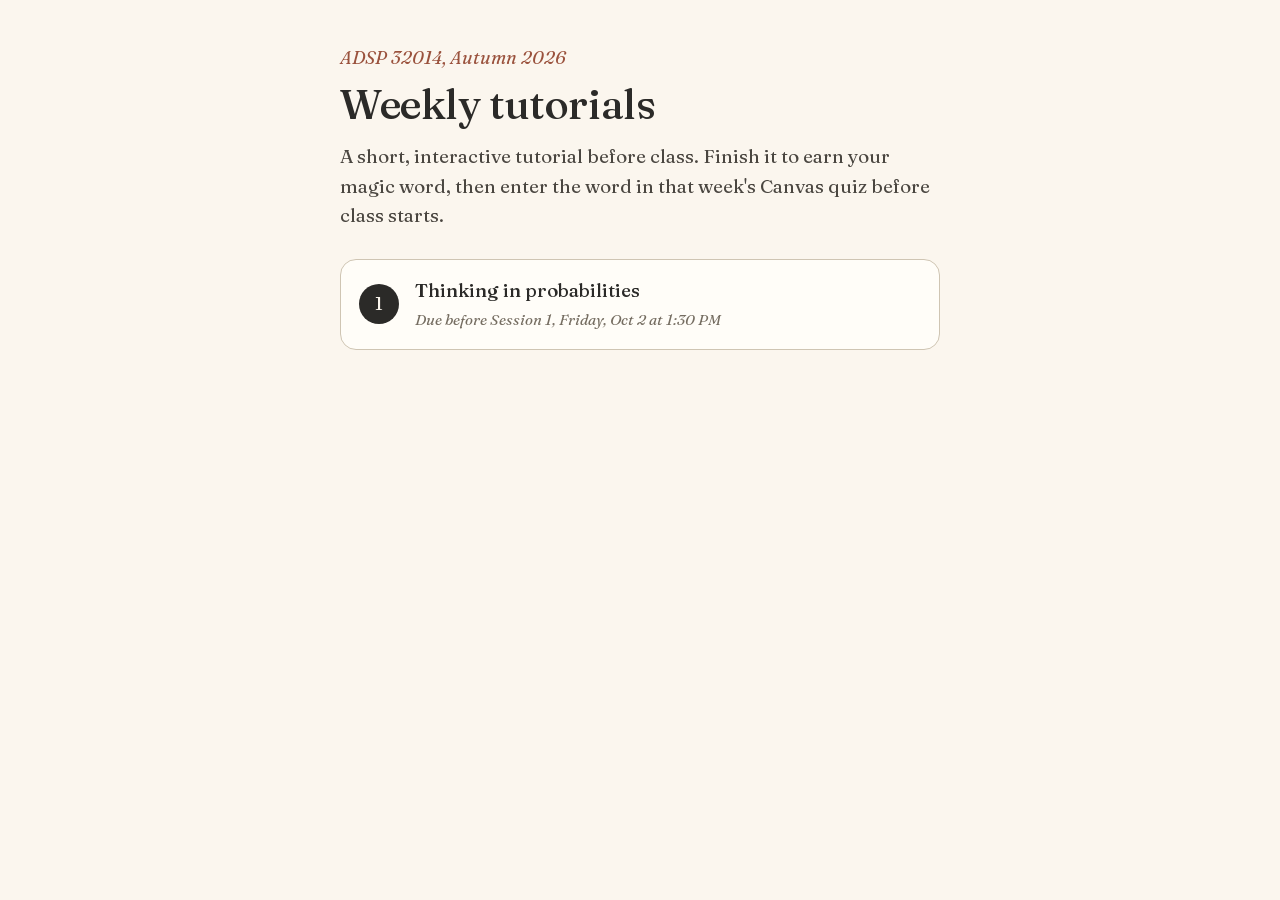
==== commit dcfee70e: "Add Tutorial 1, Thinking in probabilities, and list it on the landing page" ====
--- a/docs/index.html
+++ b/docs/index.html
@@ -12,7 +12,7 @@
     <h1>Weekly tutorials</h1>
     <p class="lede">A short, interactive tutorial before class. Finish it to earn your magic word, then enter the word in that week's Canvas quiz before class starts.</p>
     <ol class="weeks">
-      <li><a href="t0/"><span class="n">0</span><span><b>Test run</b><span class="d">Four quick steps that check the site works</span></span></a></li>
+      <li><a href="t1/"><span class="n">1</span><span><b>Thinking in probabilities</b><span class="d">Due before Session 1, Friday, Oct 2 at 1:30 PM</span></span></a></li>
     </ol>
   </main>
 </body>
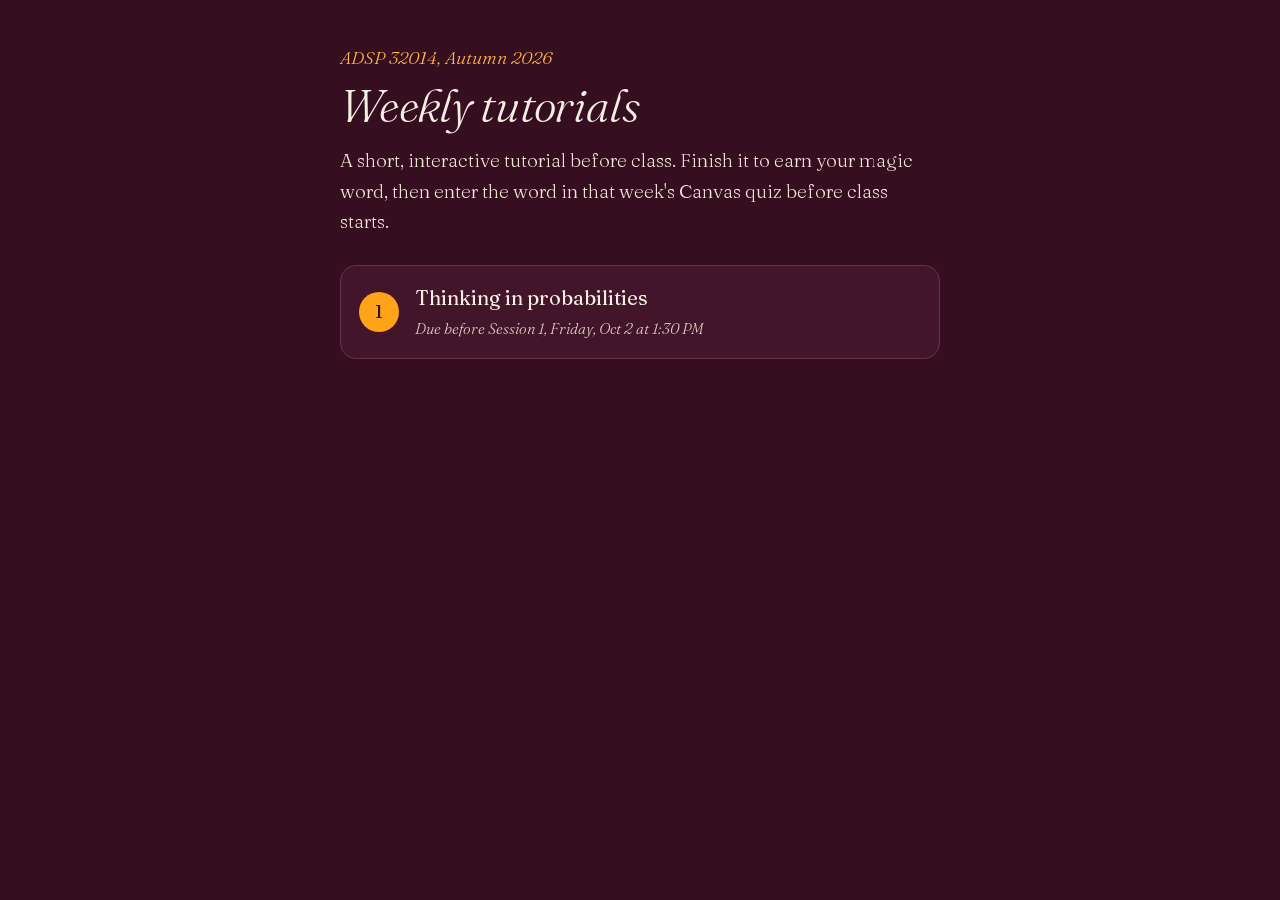
==== commit 9b6b9c35: "Restyle the site as Night stacks: UChicago colors on a dark ground in Fraunces Light The ground is t" ====
--- a/docs/index.html
+++ b/docs/index.html
@@ -3,6 +3,7 @@
 <head>
   <meta charset="utf-8">
   <meta name="viewport" content="width=device-width, initial-scale=1">
+  <meta name="theme-color" content="#350E20">
   <title>Weekly tutorials | Bayesian Machine Learning with Generative AI Applications</title>
   <link rel="stylesheet" href="assets/style.css">
 </head>
--- a/docs/assets/style.css
+++ b/docs/assets/style.css
@@ -1,9 +1,13 @@
-/* Tutorial site styles, style B ("illustrated"): warm paper, Fraunces, calm colors.
-   The landing page, every tutorial and every widget share this file. */
+/* Tutorial site styles, "Night stacks": UChicago colors on a dark ground, set in Fraunces Light.
+   The ground is the university's darkest secondary color (#350E20); goldenrod marks actions and
+   progress; the lighter secondary tints mark right (green) and wrong (orange) answers, because
+   the standard ones turn muddy on a dark ground. Maroon never means "wrong".
+   The landing page, every tutorial and every widget share this file; the widget palette in
+   draw.js mirrors these values. */
 @font-face {
   font-family: "Fraunces";
   font-style: normal;
-  font-weight: 400 500;
+  font-weight: 300 500;
   font-display: swap;
   src: url("fonts/fraunces-latin.woff2") format("woff2");
   unicode-range: U+0000-00FF, U+0131, U+0152-0153, U+02BB-02BC, U+02C6, U+02DA, U+02DC, U+0304, U+0308, U+0329, U+2000-206F, U+20AC, U+2122, U+2191, U+2193, U+2212, U+2215, U+FEFF, U+FFFD;
@@ -11,28 +15,30 @@
 @font-face {
   font-family: "Fraunces";
   font-style: italic;
-  font-weight: 400 500;
+  font-weight: 300 500;
   font-display: swap;
   src: url("fonts/fraunces-italic-latin.woff2") format("woff2");
   unicode-range: U+0000-00FF, U+0131, U+0152-0153, U+02BB-02BC, U+02C6, U+02DA, U+02DC, U+0304, U+0308, U+0329, U+2000-206F, U+20AC, U+2122, U+2191, U+2193, U+2212, U+2215, U+FEFF, U+FFFD;
 }
 
 :root {
-  --paper: #FBF6EE;
-  --card: #FFFDF8;
-  --ink: #2B2A28;
-  --ink-2: #4A4640;
-  --muted: #756D61;
-  --line: #CFC5B3;
-  --sand: #E4DCCD;
-  --terra: #D9826B;
-  --terra-ink: #8A3F2B;
-  --terra-tint: #F8E9E3;
-  --accent: #9A523D;
-  --sage: #7FA38A;
-  --sage-ink: #3F6049;
-  --sage-tint: #EEF3EC;
-  --plum: #7A5C99;
+  color-scheme: dark;
+  --ground: #350E20;
+  --raised: #43152A;
+  --track: #5A2A3F;
+  --line: #6B2E48;
+  --text: #F7EEE3;
+  --text-2: #F1E5D6;
+  --muted: #E0CFC3;
+  --accent: #FFB547;
+  --gold: #FFA319;
+  --on-gold: #350E20;
+  --good: #ADB17D;
+  --good-bg: #2E3219;
+  --good-text: #EEF0D6;
+  --bad: #D49464;
+  --bad-bg: #4A2112;
+  --bad-text: #F9E0CB;
 
   --font: "Fraunces", Georgia, "Times New Roman", serif;
   --step-max: 640px;
@@ -44,17 +50,20 @@
 body {
   font-family: var(--font);
   font-size: 18px;
-  line-height: 1.55;
-  color: var(--ink);
-  background: var(--paper);
+  font-weight: 300;
+  line-height: 1.6;
+  color: var(--text);
+  background: var(--ground);
   -webkit-font-smoothing: antialiased;
   font-optical-sizing: auto;
 }
-h1, h2, h3 { font-weight: 500; line-height: 1.15; margin: 0; letter-spacing: -0.01em; }
+h1, h2, h3 { font-weight: 300; line-height: 1.1; margin: 0; }
+h1, .prompt { font-style: italic; letter-spacing: -0.005em; }
 p { margin: 0 0 0.8em; }
 a { color: var(--accent); }
-button { font: inherit; color: inherit; }
-:focus-visible { outline: 2px solid var(--ink); outline-offset: 3px; border-radius: 6px; }
+button, input { font: inherit; color: inherit; }
+b, strong { font-weight: 500; }
+:focus-visible { outline: 2px solid var(--accent); outline-offset: 3px; border-radius: 6px; }
 .nomath { white-space: nowrap; }
 
 /* top bar */
@@ -63,7 +72,7 @@
   display: flex; align-items: center; gap: 14px;
   max-width: var(--step-max); margin: 0 auto;
   padding: 16px 20px 10px;
-  background: var(--paper);
+  background: var(--ground);
 }
 .icon-btn {
   width: 36px; height: 36px; flex: none;
@@ -71,25 +80,26 @@
   border: none; background: transparent; border-radius: 50%;
   color: var(--muted); cursor: pointer;
 }
-.icon-btn:hover { background: var(--sand); color: var(--ink); }
-.progress { flex: 1; height: 4px; border-radius: 2px; background: var(--sand); overflow: hidden; }
-.progress > span { display: block; height: 100%; width: 0; background: var(--ink); transition: width .45s ease; }
+.icon-btn:hover { background: var(--raised); color: var(--text); }
+.progress { flex: 1; height: 3px; border-radius: 2px; background: var(--track); overflow: hidden; }
+.progress > span { display: block; height: 100%; width: 0; background: var(--gold); transition: width .45s ease; }
 .count { flex: none; min-width: 56px; text-align: right; font-size: 14px; color: var(--muted); font-variant-numeric: tabular-nums; }
 
 /* stage */
 .stage { max-width: var(--step-max); margin: 0 auto; padding: 10px 20px calc(var(--footer-h) + 40px); }
-.unit-label { font-style: italic; font-size: 15px; color: var(--accent); margin-bottom: 4px; }
-.prompt { font-size: 28px; margin-bottom: 16px; }
-.body-text { font-size: 18px; color: var(--ink-2); }
+.unit-label { font-style: italic; font-size: 15px; color: var(--accent); margin-bottom: 6px; }
+.prompt { font-size: 32px; margin-bottom: 16px; }
+.prompt:focus { outline: none; }
+.body-text { font-size: 18px; color: var(--text-2); }
 .body-text p:last-child { margin-bottom: 0; }
-.body-text b { color: var(--ink); font-weight: 500; }
+.body-text b { color: var(--text); }
 .source { font-size: 14px; font-style: italic; color: var(--muted); margin-top: 0.4em; }
 .hint { color: var(--muted); font-size: 15px; margin-top: 10px; }
 .visual { margin: 4px 0 20px; }
 .retry-note {
   display: inline-block; font-size: 13px; font-style: italic;
-  color: var(--terra-ink); background: var(--terra-tint);
-  padding: 2px 10px; border-radius: 99px; margin-bottom: 8px;
+  color: var(--bad-text); background: var(--bad-bg); border: 1px solid var(--bad);
+  padding: 1px 10px; border-radius: 99px; margin-bottom: 8px;
 }
 
 /* answer tiles */
@@ -98,53 +108,55 @@
   display: flex; align-items: center; gap: 12px;
   width: 100%; text-align: left;
   padding: 12px 14px;
-  background: var(--card);
+  background: var(--raised);
   border: 1px solid var(--line);
   border-radius: 14px;
   cursor: pointer;
-  font-size: 17px; line-height: 1.4; color: var(--ink);
+  font-size: 17px; line-height: 1.4; color: var(--text);
   transition: border-color .12s, background .12s;
 }
-.tile:hover:not(:disabled) { border-color: var(--ink-2); }
+.tile:hover:not(:disabled) { border-color: var(--muted); }
 .tile .key {
   flex: none; width: 26px; height: 26px; display: grid; place-items: center;
   border: 1px solid var(--line); border-radius: 50%;
   font-size: 13px; color: var(--muted);
 }
-.tile[aria-checked="true"] { border-color: var(--ink); box-shadow: inset 0 0 0 1px var(--ink); }
-.tile[aria-checked="true"] .key { border-color: var(--ink); color: var(--ink); }
-.tile.is-good { border-color: var(--sage); background: var(--sage-tint); box-shadow: none; }
-.tile.is-good .key { border-color: var(--sage-ink); color: var(--sage-ink); }
-.tile.is-bad { border-color: var(--terra); background: var(--terra-tint); box-shadow: none; }
-.tile.is-bad .key { border-color: var(--terra-ink); color: var(--terra-ink); }
+.tile[aria-checked="true"] { border-color: var(--accent); box-shadow: inset 0 0 0 1px var(--accent); }
+.tile[aria-checked="true"] .key { border-color: var(--accent); color: var(--accent); }
+.tile.is-good { border-color: var(--good); background: var(--good-bg); box-shadow: inset 0 0 0 1px var(--good); color: var(--good-text); }
+.tile.is-good .key { border-color: var(--good); color: var(--good-text); }
+.tile.is-bad { border-color: var(--bad); background: var(--bad-bg); box-shadow: inset 0 0 0 1px var(--bad); color: var(--bad-text); }
+.tile.is-bad .key { border-color: var(--bad); color: var(--bad-text); }
 .tile:disabled { cursor: default; }
 
 /* numeric answer */
 .num-row { display: flex; align-items: center; gap: 12px; flex-wrap: wrap; }
 .num-input {
-  font: inherit; font-size: 26px;
+  font-size: 26px;
   width: 200px; padding: 10px 16px;
   border: 1px solid var(--line); border-radius: 14px;
-  background: var(--card); color: var(--ink);
-}
-.num-input:focus { outline: none; border-color: var(--ink); box-shadow: inset 0 0 0 1px var(--ink); }
-.num-input.is-good { border-color: var(--sage); background: var(--sage-tint); }
-.num-input.is-bad { border-color: var(--terra); background: var(--terra-tint); }
+  background: var(--raised); color: var(--text);
+}
+.num-input::placeholder { color: var(--muted); opacity: 0.7; }
+.num-input:focus { outline: none; border-color: var(--accent); box-shadow: inset 0 0 0 1px var(--accent); }
+.num-input.is-good { border-color: var(--good); background: var(--good-bg); }
+.num-input.is-bad { border-color: var(--bad); background: var(--bad-bg); }
+.num-error { color: var(--bad-text); font-size: 15px; margin-top: 6px; }
 
 /* match pairs */
 .match { display: grid; grid-template-columns: 1fr 1.7fr; gap: 10px 12px; align-items: stretch; }
 .match .col { display: grid; gap: 10px; }
 .match .tile { justify-content: center; text-align: center; min-height: 60px; font-size: 16px; }
 .match .col.right .tile { justify-content: flex-start; text-align: left; font-size: 15px; }
-.match .tile.is-matched { border-color: var(--sage); background: var(--sage-tint); color: var(--sage-ink); opacity: .8; }
-.match .tile.is-flash { animation: shake .35s; border-color: var(--terra); background: var(--terra-tint); }
+.match .tile.is-matched { border-color: var(--good); background: var(--good-bg); color: var(--good-text); box-shadow: none; }
+.match .tile.is-flash { animation: shake .35s; border-color: var(--bad); background: var(--bad-bg); }
 @keyframes shake { 25% { transform: translateX(-5px); } 75% { transform: translateX(5px); } }
 
 /* footer and feedback */
 .footer {
   position: fixed; left: 0; right: 0; bottom: 0; z-index: 6;
   border-top: 1px solid var(--line);
-  background: var(--paper);
+  background: var(--ground);
   transition: background .2s, border-color .2s;
 }
 .footer-inner {
@@ -154,137 +166,148 @@
   display: flex; align-items: center; gap: 16px;
 }
 .feedback { flex: 1; min-width: 0; }
-.feedback h3 { font-size: 21px; margin-bottom: 4px; }
-.feedback .fb-text { font-size: 15px; line-height: 1.45; max-height: 38vh; overflow: auto; color: var(--ink-2); }
-.footer.is-good { background: var(--sage-tint); border-color: var(--sage); }
-.footer.is-good h3 { color: var(--sage-ink); }
-.footer.is-bad { background: var(--terra-tint); border-color: var(--terra); }
-.footer.is-bad h3 { color: var(--terra-ink); }
+.feedback h3 { font-size: 22px; font-style: italic; margin-bottom: 4px; }
+.feedback .fb-text { font-size: 15px; line-height: 1.5; max-height: 38vh; overflow: auto; color: var(--text-2); }
+.footer.is-good { background: var(--good-bg); border-color: var(--good); }
+.footer.is-good h3 { color: var(--good); }
+.footer.is-good .fb-text { color: var(--good-text); }
+.footer.is-bad { background: var(--bad-bg); border-color: var(--bad); }
+.footer.is-bad h3 { color: var(--bad); }
+.footer.is-bad .fb-text { color: var(--bad-text); }
 .footer.is-open .feedback { animation: rise .22s ease-out; }
 @keyframes rise { from { transform: translateY(8px); opacity: 0; } to { transform: none; opacity: 1; } }
 
 .btn {
   flex: none; min-width: 160px;
   padding: 12px 26px;
-  border: none; border-radius: 999px;
-  font-size: 17px;
-  color: var(--paper); background: var(--ink);
+  border: none; border-radius: 12px;
+  font-size: 17px; font-weight: 400;
+  color: var(--on-gold); background: var(--gold);
   cursor: pointer;
   transition: filter .12s, transform .06s;
 }
-.btn:hover:not(:disabled) { filter: brightness(1.15); }
+.btn:hover:not(:disabled) { filter: brightness(1.08); }
 .btn:active:not(:disabled) { transform: translateY(1px); }
-.btn:disabled { background: var(--sand); color: var(--muted); cursor: not-allowed; }
-.btn.good { background: var(--sage-ink); }
-.btn.bad { background: var(--terra-ink); }
-.btn.ghost { background: var(--card); color: var(--ink); border: 1px solid var(--line); }
+.btn:disabled { color: var(--muted); background: var(--track); cursor: not-allowed; }
+.btn.good { background: var(--good); }
+.btn.bad { background: var(--bad); }
+.btn.ghost { background: transparent; color: var(--text); border: 1px solid var(--line); font-weight: 300; }
 .btn.small { min-width: 0; padding: 7px 16px; font-size: 15px; }
 
 /* intro and finish */
 .intro { max-width: var(--step-max); margin: 0 auto; padding: 44px 20px 60px; }
 .intro .kicker { font-style: italic; color: var(--accent); margin-bottom: 8px; }
-.intro h1 { font-size: 42px; margin-bottom: 14px; }
-.intro .lede { font-size: 19px; color: var(--ink-2); max-width: 34em; }
+.intro h1 { font-size: 46px; margin-bottom: 14px; }
+.intro .lede { font-size: 19px; color: var(--text-2); max-width: 34em; }
 .intro-visual { margin: 24px 0 28px; }
 .path { list-style: none; padding: 0; margin: 0 0 32px; display: grid; gap: 8px; }
-.path li { display: flex; align-items: center; gap: 12px; font-size: 17px; color: var(--ink-2); }
+.path li { display: flex; align-items: center; gap: 12px; font-size: 17px; color: var(--text-2); }
 .path .dot {
   width: 28px; height: 28px; flex: none; border-radius: 50%;
   display: grid; place-items: center;
-  background: var(--card); border: 1px solid var(--line);
+  background: var(--raised); border: 1px solid var(--line);
   font-size: 13px; color: var(--muted);
 }
-.path li.is-done .dot { background: var(--sage); border-color: var(--sage-ink); color: var(--card); }
+.path li.is-done .dot { color: var(--on-gold); background: var(--good); border-color: var(--good); }
 .signin { display: grid; gap: 8px; max-width: 420px; }
-.signin label { font-weight: 500; }
+.signin label { font-weight: 400; }
 .signin input {
-  font: inherit; font-size: 19px; padding: 10px 16px;
+  font-size: 19px; padding: 10px 16px;
   border: 1px solid var(--line); border-radius: 14px;
-  background: var(--card); color: var(--ink);
-}
-.signin input:focus { outline: none; border-color: var(--ink); box-shadow: inset 0 0 0 1px var(--ink); }
+  background: var(--raised); color: var(--text);
+}
+.signin input::placeholder { color: var(--muted); opacity: 0.7; }
+.signin input:focus { outline: none; border-color: var(--accent); box-shadow: inset 0 0 0 1px var(--accent); }
 .signin .note { font-size: 14px; color: var(--muted); }
-.signin .warn { font-size: 15px; color: var(--terra-ink); background: var(--terra-tint); padding: 8px 12px; border-radius: 10px; }
+.signin .warn { font-size: 15px; color: var(--bad-text); background: var(--bad-bg); border: 1px solid var(--bad); padding: 8px 12px; border-radius: 10px; }
 .row { display: flex; gap: 12px; flex-wrap: wrap; align-items: center; margin-top: 8px; }
 .linklike { background: none; border: none; color: var(--muted); text-decoration: underline; cursor: pointer; font-size: 15px; padding: 4px 0; }
 
 .finish { text-align: center; }
 .finish-visual { margin: 4px 0 6px; }
-.finish h1 { font-size: 38px; margin: 10px 0 6px; }
+.finish h1 { font-size: 42px; margin: 10px 0 6px; }
 .finish .lede { margin: 0 auto; }
 .finish-stats { font-style: italic; color: var(--muted); font-size: 15px; margin: 8px 0 22px; }
 .magic {
   margin: 0 auto 16px; max-width: 460px;
   padding: 18px 20px 20px;
   border-radius: 18px;
-  background: var(--card); border: 1px solid var(--line);
+  background: var(--raised); border: 1px solid var(--line);
   animation: fadein .6s ease-out both;
 }
 .magic .label { font-size: 14px; color: var(--muted); }
-.magic .word { color: var(--plum); font-size: clamp(30px, 8vw, 42px); margin: 4px 0 12px; word-break: break-word; }
+.magic .word { color: var(--accent); font-style: italic; font-size: clamp(32px, 8vw, 46px); margin: 4px 0 12px; word-break: break-word; }
 @keyframes fadein { from { opacity: 0; transform: translateY(6px); } to { opacity: 1; transform: none; } }
-.finish .next { max-width: 30em; margin: 16px auto 0; color: var(--ink-2); font-size: 16px; }
+.finish .next { max-width: 30em; margin: 16px auto 0; color: var(--text-2); font-size: 16px; }
 
 /* landing page */
 .weeks { list-style: none; padding: 0; margin: 28px 0 0; display: grid; gap: 12px; }
 .weeks a, .weeks .soon {
   display: flex; align-items: center; gap: 16px;
   padding: 16px 18px; border-radius: 16px;
-  text-decoration: none; color: var(--ink);
-  background: var(--card); border: 1px solid var(--line);
-}
-.weeks a:hover { border-color: var(--ink); }
-.weeks .n { flex: none; width: 40px; height: 40px; border-radius: 50%; display: grid; place-items: center; font-size: 18px; color: var(--paper); background: var(--ink); }
-.weeks b { display: block; font-weight: 500; font-size: 19px; }
+  text-decoration: none; color: var(--text);
+  background: var(--raised); border: 1px solid var(--line);
+}
+.weeks a:hover { border-color: var(--accent); }
+.weeks .n { flex: none; width: 40px; height: 40px; border-radius: 50%; display: grid; place-items: center; font-size: 18px; font-weight: 400; color: var(--on-gold); background: var(--gold); }
+.weeks b { display: block; font-weight: 400; font-size: 20px; }
 .weeks .d { font-size: 15px; color: var(--muted); font-style: italic; }
 .weeks .soon { color: var(--muted); background: transparent; border-style: dashed; }
-.weeks .soon .n { background: var(--sand); color: var(--muted); }
+.weeks .soon .n { background: var(--track); color: var(--muted); }
 
 /* widgets */
-.card { background: var(--card); border: 1px solid var(--line); border-radius: 18px; padding: 14px 16px; }
+.card { background: var(--raised); border: 1px solid var(--line); border-radius: 18px; padding: 14px 16px; }
 .card > svg { display: block; max-width: 100%; }
 .legend { display: flex; flex-wrap: wrap; gap: 6px 14px; font-size: 14px; color: var(--muted); margin-top: 8px; }
-.legend i { display: inline-block; width: 11px; height: 11px; border-radius: 50%; margin-right: 5px; vertical-align: -1px; border: 0.75px solid var(--ink); }
+.legend i { display: inline-block; width: 11px; height: 11px; border-radius: 50%; margin-right: 5px; vertical-align: -1px; }
 .controls { display: flex; gap: 8px; flex-wrap: wrap; margin-top: 10px; }
 .wbtn {
   padding: 6px 14px; border: 1px solid var(--line); border-radius: 999px;
-  background: var(--card); font-size: 15px; color: var(--ink); cursor: pointer;
-}
-.wbtn:hover:not(:disabled) { border-color: var(--ink); }
-.wbtn[aria-pressed="true"] { border-color: var(--ink); background: var(--ink); color: var(--paper); }
-.wbtn:disabled { color: var(--muted); cursor: default; }
-.readout { font-size: 16px; color: var(--ink-2); margin-top: 8px; }
-.readout b { color: var(--ink); font-weight: 500; }
+  background: var(--ground); font-size: 15px; color: var(--text); cursor: pointer;
+}
+.wbtn:hover:not(:disabled) { border-color: var(--accent); }
+.wbtn[aria-pressed="true"] { border-color: var(--accent); background: var(--accent); color: var(--on-gold); font-weight: 400; }
+.wbtn:disabled { opacity: 0.45; cursor: default; }
+.readout { font-size: 16px; color: var(--text-2); margin-top: 8px; }
+.readout b { color: var(--text); }
 .caption { font-size: 14px; font-style: italic; color: var(--muted); margin-top: 6px; }
 .tbl { border-collapse: collapse; width: 100%; font-size: 15px; font-variant-numeric: tabular-nums; }
 .tbl th, .tbl td { padding: 7px 8px; border: 1px solid var(--line); text-align: center; }
-.tbl th { font-weight: 400; font-style: italic; color: var(--ink-2); background: var(--paper); }
-.tbl td.ask { background: var(--terra-tint); color: var(--terra-ink); font-weight: 500; }
+.tbl th { font-weight: 300; font-style: italic; color: var(--text-2); background: var(--ground); }
+.tbl td.ask { color: var(--accent); font-weight: 500; box-shadow: inset 0 0 0 2px var(--accent); }
 .eq-line { transition: opacity .3s; }
 .eq-line.is-hidden { opacity: 0; visibility: hidden; }
-.slider-row { display: flex; align-items: center; gap: 12px; font-size: 15px; color: var(--ink-2); }
-.slider-row output { min-width: 2.6em; text-align: right; font-variant-numeric: tabular-nums; color: var(--ink); }
-input[type="range"] { width: 100%; accent-color: var(--ink); }
+.slider-row { display: flex; align-items: center; gap: 12px; font-size: 15px; color: var(--text-2); }
+.slider-row output { min-width: 2.6em; text-align: right; font-variant-numeric: tabular-nums; color: var(--text); }
+input[type="range"] { width: 100%; accent-color: var(--gold); }
+.sr-only { position: absolute; width: 1px; height: 1px; margin: -1px; padding: 0; overflow: hidden; clip: rect(0 0 0 0); white-space: nowrap; border: 0; }
+svg[data-panel="prior"]:focus { outline: none; }
+svg[data-panel="prior"]:focus-visible { outline: 2px solid var(--accent); outline-offset: 2px; border-radius: 6px; }
 .box {
   display: grid; grid-template-columns: 5.2em 1fr 1fr 1.3fr 1.4fr;
   gap: 8px; align-items: center; margin-top: 12px;
   font-size: 15px; font-variant-numeric: tabular-nums;
 }
 .box .h { font-style: italic; color: var(--muted); font-size: 13px; line-height: 1.2; align-self: end; }
-.box .track { height: 16px; background: var(--paper); border-radius: 3px; overflow: hidden; border: 1px solid var(--line); }
-.box .bar { height: 100%; border-right: 1px solid var(--ink); transition: width .25s; }
+.box .track { height: 16px; background: var(--ground); border-radius: 3px; overflow: hidden; border: 1px solid var(--line); }
+.box .bar { height: 100%; border-right: 1px solid var(--ground); transition: width .25s; }
 
 /* small screens */
 @media (max-width: 560px) {
   body { font-size: 17px; }
-  .prompt { font-size: 24px; }
-  .intro h1 { font-size: 34px; }
-  .footer-inner { flex-direction: column; align-items: stretch; gap: 10px; }
+  .prompt { font-size: 27px; }
+  .intro h1 { font-size: 36px; }
+  .footer-inner { flex-direction: column; align-items: stretch; gap: 10px; min-height: 0; padding: 12px 20px 16px; }
+  .feedback:empty { display: none; }
   .btn { width: 100%; }
   :root { --footer-h: 160px; }
   .match { grid-template-columns: 1fr; }
   .box { font-size: 14px; grid-template-columns: 4.6em 1fr 1fr 1.2fr 1.3fr; gap: 6px; }
 }
+@media (max-width: 360px) {
+  .box { font-size: 11px; gap: 6px 4px; grid-template-columns: 4.4em minmax(0, 0.7fr) minmax(0, 1.05fr) minmax(0, 1.05fr) minmax(0, 1fr); }
+  .box .h { font-size: 11px; }
+}
 @media (prefers-reduced-motion: reduce) {
   *, *::before, *::after { animation: none !important; transition: none !important; }
 }
